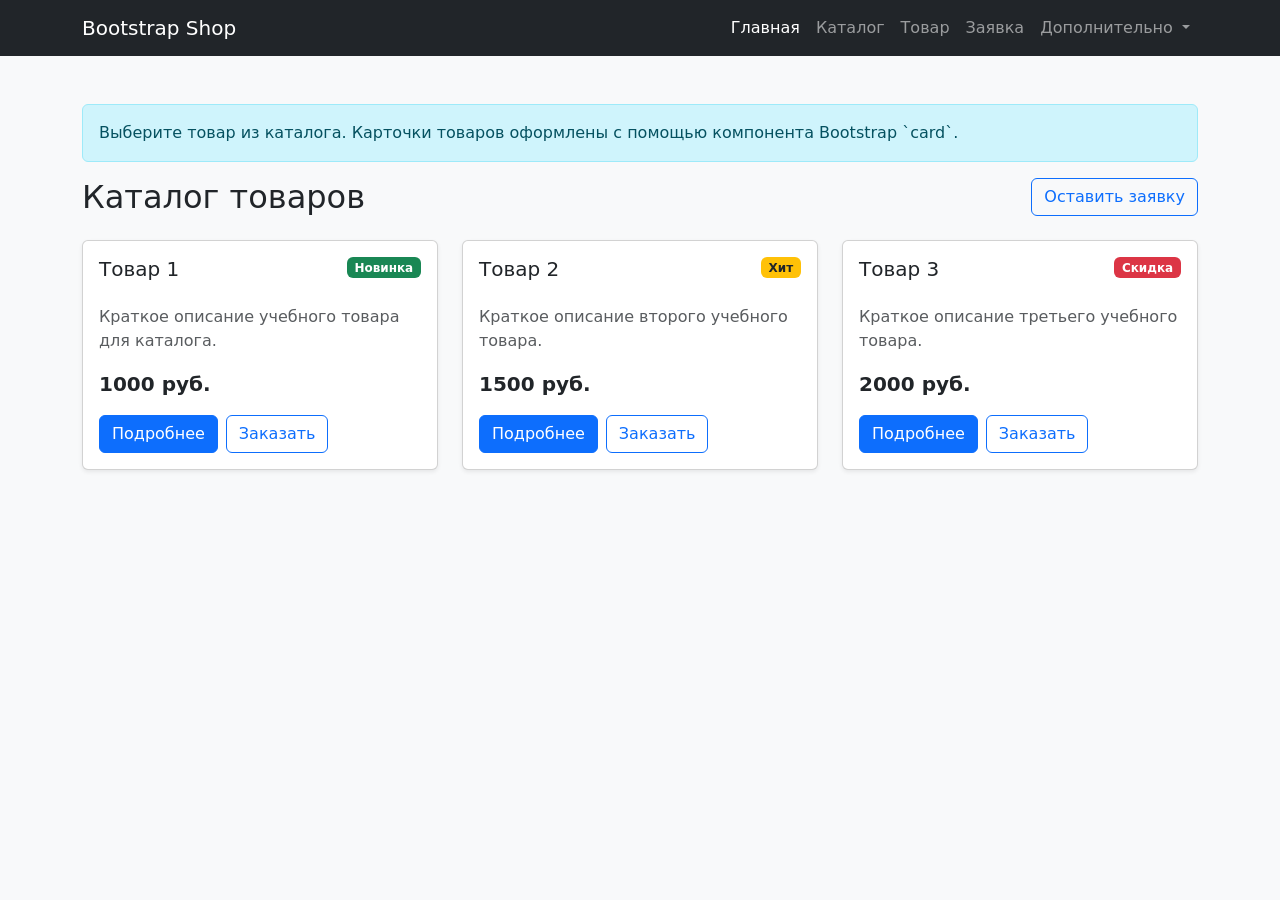
==== catalog.html @ 00b2be53 "feat: add Bootstrap components pages" ====
<!DOCTYPE html>
<html lang="ru">
<head>
  <meta charset="UTF-8">
  <meta name="viewport" content="width=device-width, initial-scale=1.0">
  <title>Главная — Bootstrap Shop</title>
  <link
  href="https://cdn.jsdelivr.net/npm/bootstrap@5.3.8/dist/css/bootstrap.min.css"
  rel="stylesheet"
  >
  <link rel="stylesheet" href="css/custom.css">

</head>
<body class="bg-light">

  <nav class="navbar navbar-expand-lg navbar-dark bg-dark">
    <div class="container">
      <a class="navbar-brand" href="index.html">Bootstrap Shop</a>

      <button
        class="navbar-toggler"
        type="button"
        data-bs-toggle="collapse"
        data-bs-target="#mainNavbar"
        aria-controls="mainNavbar"
        aria-expanded="false"
        aria-label="Переключить навигацию"
      >
        <span class="navbar-toggler-icon"></span>
      </button>

      <div class="collapse navbar-collapse" id="mainNavbar">
        <ul class="navbar-nav ms-auto">
          <li class="nav-item">
            <a class="nav-link active" aria-current="page" href="index.html">Главная</a>
          </li>
          <li class="nav-item">
            <a class="nav-link" href="catalog.html">Каталог</a>
          </li>
          <li class="nav-item">
            <a class="nav-link" href="product.html">Товар</a>
          </li>
          <li class="nav-item">
            <a class="nav-link" href="order.html">Заявка</a>
          </li>
          <li class="nav-item dropdown">
            <a
              class="nav-link dropdown-toggle"
              href="#"
              role="button"
              data-bs-toggle="dropdown"
              aria-expanded="false"
            >
              Дополнительно
            </a>
            <ul class="dropdown-menu">
              <li><a class="dropdown-item" href="catalog.html">Все товары</a></li>
              <li><a class="dropdown-item" href="order.html">Оформить заявку</a></li>
              <li><a class="dropdown-item" href="index.html#popular">Популярное</a></li>
            </ul>
          </li>
        </ul>
      </div>
    </div>
  </nav>
  
  <main class="container my-5">
    <div class="alert alert-info" role="alert">
      Выберите товар из каталога. Карточки товаров оформлены с помощью компонента Bootstrap `card`.
    </div>

    <div class="d-flex justify-content-between align-items-center mb-4">
      <h1 class="h2 mb-0">Каталог товаров</h1>
      <a class="btn btn-outline-primary" href="order.html">
        Оставить заявку
      </a>
    </div>

    <div class="row g-4">
      <!-- Карточки товаров будут добавлены на следующем этапе -->
      <div class="col-12 col-md-6 col-lg-4">
        <div class="card h-100 shadow-sm">
          <div class="card-body d-flex flex-column">
            <div class="d-flex justify-content-between align-items-start mb-3">
              <h2 class="card-title h5">Товар 1</h2>
              <span class="badge bg-success">Новинка</span>
            </div>

            <p class="card-text text-muted">
              Краткое описание учебного товара для каталога.
            </p>

            <p class="fw-bold fs-5 mt-auto">1000 руб.</p>

            <div class="d-flex gap-2">
              <a class="btn btn-primary" href="product.html">Подробнее</a>
              <button
                class="btn btn-outline-primary"
                type="button"
                data-bs-toggle="modal"
                data-bs-target="#orderModal"
              >
                Заказать
              </button>
            </div>
          </div>
        </div>
      </div>

      <div class="col-12 col-md-6 col-lg-4">
        <div class="card h-100 shadow-sm">
          <div class="card-body d-flex flex-column">
            <div class="d-flex justify-content-between align-items-start mb-3">
              <h2 class="card-title h5">Товар 2</h2>
              <span class="badge bg-warning text-dark">Хит</span>
            </div>

            <p class="card-text text-muted">
              Краткое описание второго учебного товара.
            </p>

            <p class="fw-bold fs-5 mt-auto">1500 руб.</p>

            <div class="d-flex gap-2">
              <a class="btn btn-primary" href="product.html">Подробнее</a>
              <button
                class="btn btn-outline-primary"
                type="button"
                data-bs-toggle="modal"
                data-bs-target="#orderModal"
              >
                Заказать
              </button>
            </div>
          </div>
        </div>
      </div>

      <div class="col-12 col-md-6 col-lg-4">
        <div class="card h-100 shadow-sm">
          <div class="card-body d-flex flex-column">
            <div class="d-flex justify-content-between align-items-start mb-3">
              <h2 class="card-title h5">Товар 3</h2>
              <span class="badge bg-danger">Скидка</span>
            </div>

            <p class="card-text text-muted">
              Краткое описание третьего учебного товара.
            </p>

            <p class="fw-bold fs-5 mt-auto">2000 руб.</p>

            <div class="d-flex gap-2">
              <a class="btn btn-primary" href="product.html">Подробнее</a>
              <button
                class="btn btn-outline-primary"
                type="button"
                data-bs-toggle="modal"
                data-bs-target="#orderModal"
              >
                Заказать
              </button>
            </div>
          </div>
        </div>
      </div>
    </div>
  </main>

  <div
    class="modal fade"
    id="orderModal"
    tabindex="-1"
    aria-labelledby="orderModalLabel"
    aria-hidden="true"
  >
    <div class="modal-dialog">
      <div class="modal-content">
        <div class="modal-header">
          <h2 class="modal-title h5" id="orderModalLabel">
            Быстрая заявка
          </h2>
          <button
            type="button"
            class="btn-close"
            data-bs-dismiss="modal"
            aria-label="Закрыть"
          ></button>
        </div>

        <div class="modal-body">
          <p class="text-muted">
            Оставьте контактные данные, и менеджер свяжется с вами.
          </p>

          <form>
            <div class="mb-3">
              <label for="modal-name" class="form-label">Имя</label>
              <input id="modal-name" type="text" class="form-control" required>
            </div>

            <div class="mb-3">
              <label for="modal-phone" class="form-label">Телефон</label>
              <input id="modal-phone" type="tel" class="form-control" required>
            </div>

            <div class="form-check mb-3">
              <input id="modal-agree" class="form-check-input" type="checkbox" required>
              <label class="form-check-label" for="modal-agree">
                Согласен на обработку данных
              </label>
            </div>
          </form>
        </div>

        <div class="modal-footer">
          <button type="button" class="btn btn-secondary" data-bs-dismiss="modal">
            Закрыть
          </button>
          <button type="button" class="btn btn-primary">
            Отправить
          </button>
        </div>
      </div>
    </div>
  </div>

  <script
    src="https://cdn.jsdelivr.net/npm/bootstrap@5.3.8/dist/js/bootstrap.bundle.min.js">
  </script>

</body>
</html>
---- css/custom.css ----
body {
  min-height: 100vh;
}

.placeholder-box {
  min-height: 240px;
}

.placeholder-image {
  min-height: 320px;
}

.card-img-top {
  height: 180px;
  object-fit: cover;
}
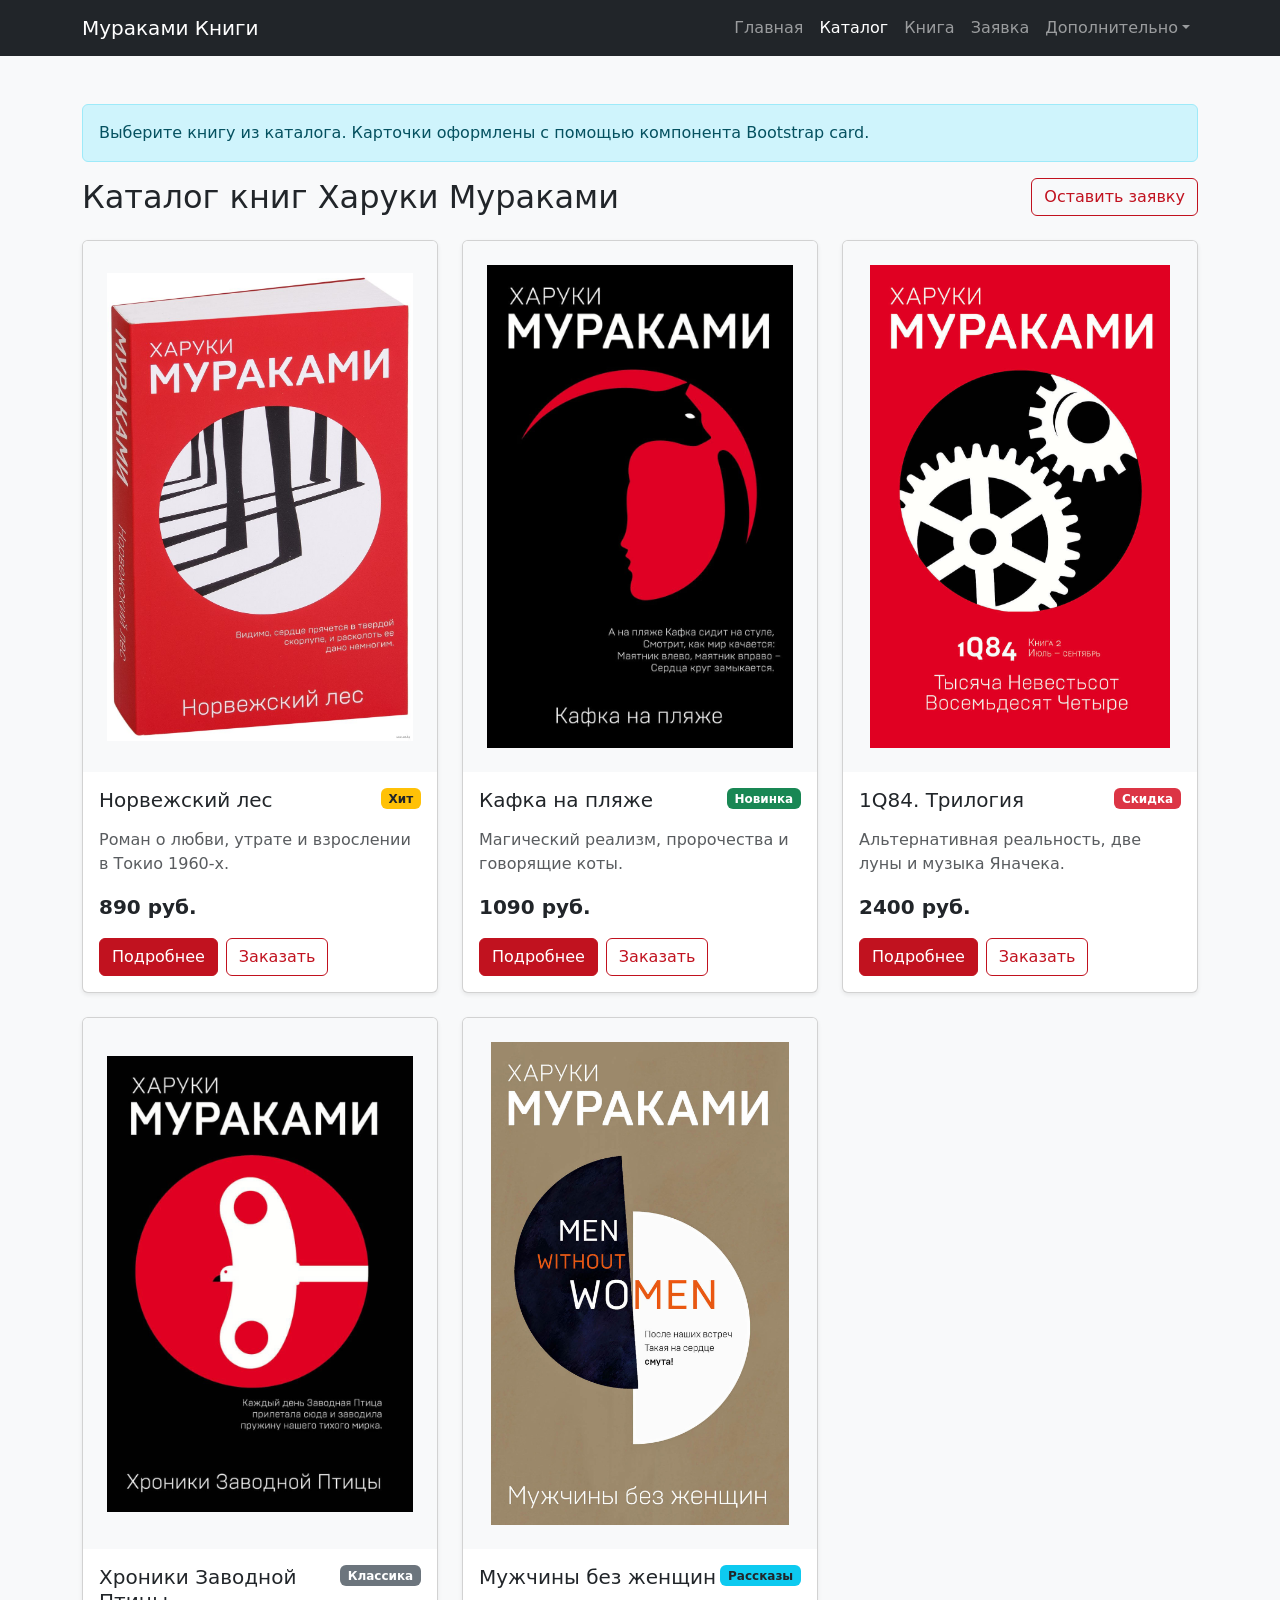
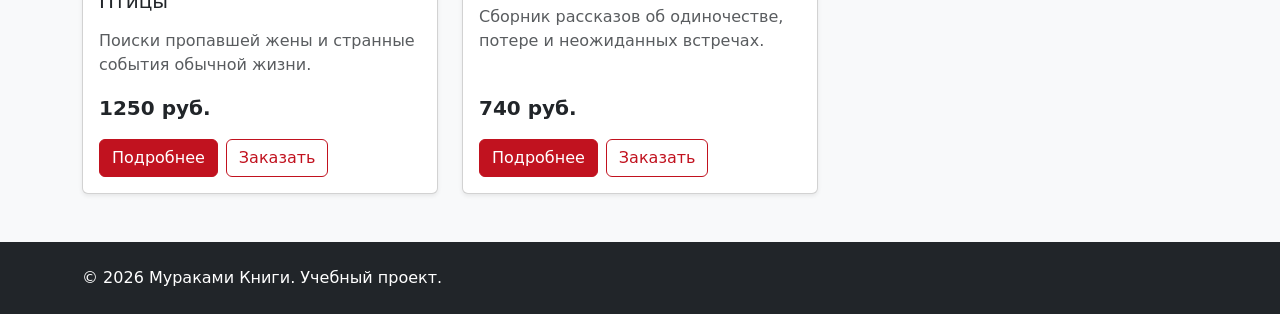
==== commit d26494aa: "fix: prepare Bootstrap project for submission" ====
--- a/catalog.html
+++ b/catalog.html
@@ -3,58 +3,29 @@
 <head>
   <meta charset="UTF-8">
   <meta name="viewport" content="width=device-width, initial-scale=1.0">
-  <title>Главная — Bootstrap Shop</title>
-  <link
-  href="https://cdn.jsdelivr.net/npm/bootstrap@5.3.8/dist/css/bootstrap.min.css"
-  rel="stylesheet"
-  >
+  <title>Каталог — Мураками Книги</title>
+  <link href="https://cdn.jsdelivr.net/npm/bootstrap@5.3.8/dist/css/bootstrap.min.css" rel="stylesheet">
   <link rel="stylesheet" href="css/custom.css">
-
 </head>
 <body class="bg-light">
 
   <nav class="navbar navbar-expand-lg navbar-dark bg-dark">
     <div class="container">
-      <a class="navbar-brand" href="index.html">Bootstrap Shop</a>
-
-      <button
-        class="navbar-toggler"
-        type="button"
-        data-bs-toggle="collapse"
-        data-bs-target="#mainNavbar"
-        aria-controls="mainNavbar"
-        aria-expanded="false"
-        aria-label="Переключить навигацию"
-      >
+      <a class="navbar-brand" href="index.html">Мураками Книги</a>
+      <button class="navbar-toggler" type="button" data-bs-toggle="collapse" data-bs-target="#mainNavbar"
+        aria-controls="mainNavbar" aria-expanded="false" aria-label="Переключить навигацию">
         <span class="navbar-toggler-icon"></span>
       </button>
-
       <div class="collapse navbar-collapse" id="mainNavbar">
         <ul class="navbar-nav ms-auto">
-          <li class="nav-item">
-            <a class="nav-link active" aria-current="page" href="index.html">Главная</a>
-          </li>
-          <li class="nav-item">
-            <a class="nav-link" href="catalog.html">Каталог</a>
-          </li>
-          <li class="nav-item">
-            <a class="nav-link" href="product.html">Товар</a>
-          </li>
-          <li class="nav-item">
-            <a class="nav-link" href="order.html">Заявка</a>
-          </li>
+          <li class="nav-item"><a class="nav-link" href="index.html">Главная</a></li>
+          <li class="nav-item"><a class="nav-link active" aria-current="page" href="catalog.html">Каталог</a></li>
+          <li class="nav-item"><a class="nav-link" href="product.html">Книга</a></li>
+          <li class="nav-item"><a class="nav-link" href="order.html">Заявка</a></li>
           <li class="nav-item dropdown">
-            <a
-              class="nav-link dropdown-toggle"
-              href="#"
-              role="button"
-              data-bs-toggle="dropdown"
-              aria-expanded="false"
-            >
-              Дополнительно
-            </a>
+            <a class="nav-link dropdown-toggle" href="#" role="button" data-bs-toggle="dropdown" aria-expanded="false">Дополнительно</a>
             <ul class="dropdown-menu">
-              <li><a class="dropdown-item" href="catalog.html">Все товары</a></li>
+              <li><a class="dropdown-item" href="catalog.html">Все книги</a></li>
               <li><a class="dropdown-item" href="order.html">Оформить заявку</a></li>
               <li><a class="dropdown-item" href="index.html#popular">Популярное</a></li>
             </ul>
@@ -63,45 +34,32 @@
       </div>
     </div>
   </nav>
-  
+
   <main class="container my-5">
     <div class="alert alert-info" role="alert">
-      Выберите товар из каталога. Карточки товаров оформлены с помощью компонента Bootstrap `card`.
+      Выберите книгу из каталога. Карточки оформлены с помощью компонента Bootstrap card.
     </div>
 
     <div class="d-flex justify-content-between align-items-center mb-4">
-      <h1 class="h2 mb-0">Каталог товаров</h1>
-      <a class="btn btn-outline-primary" href="order.html">
-        Оставить заявку
-      </a>
+      <h1 class="h2 mb-0">Каталог книг Харуки Мураками</h1>
+      <a class="btn btn-outline-primary" href="order.html">Оставить заявку</a>
     </div>
 
     <div class="row g-4">
-      <!-- Карточки товаров будут добавлены на следующем этапе -->
+
       <div class="col-12 col-md-6 col-lg-4">
         <div class="card h-100 shadow-sm">
+          <img src="images/norwegian-wood.jpg" class="card-img-top" alt="Обложка книги «Норвежский лес»">
           <div class="card-body d-flex flex-column">
-            <div class="d-flex justify-content-between align-items-start mb-3">
-              <h2 class="card-title h5">Товар 1</h2>
-              <span class="badge bg-success">Новинка</span>
+            <div class="d-flex justify-content-between align-items-start mb-2">
+              <h2 class="card-title h5">Норвежский лес</h2>
+              <span class="badge bg-warning text-dark">Хит</span>
             </div>
-
-            <p class="card-text text-muted">
-              Краткое описание учебного товара для каталога.
-            </p>
-
-            <p class="fw-bold fs-5 mt-auto">1000 руб.</p>
-
+            <p class="card-text text-muted">Роман о любви, утрате и взрослении в Токио 1960-х.</p>
+            <p class="fw-bold fs-5 mt-auto">890 руб.</p>
             <div class="d-flex gap-2">
               <a class="btn btn-primary" href="product.html">Подробнее</a>
-              <button
-                class="btn btn-outline-primary"
-                type="button"
-                data-bs-toggle="modal"
-                data-bs-target="#orderModal"
-              >
-                Заказать
-              </button>
+              <button class="btn btn-outline-primary" type="button" data-bs-toggle="modal" data-bs-target="#orderModal">Заказать</button>
             </div>
           </div>
         </div>
@@ -109,28 +67,17 @@
 
       <div class="col-12 col-md-6 col-lg-4">
         <div class="card h-100 shadow-sm">
+          <img src="images/kafka.jpeg" class="card-img-top" alt="Обложка книги «Кафка на пляже»">
           <div class="card-body d-flex flex-column">
-            <div class="d-flex justify-content-between align-items-start mb-3">
-              <h2 class="card-title h5">Товар 2</h2>
-              <span class="badge bg-warning text-dark">Хит</span>
+            <div class="d-flex justify-content-between align-items-start mb-2">
+              <h2 class="card-title h5">Кафка на пляже</h2>
+              <span class="badge bg-success">Новинка</span>
             </div>
-
-            <p class="card-text text-muted">
-              Краткое описание второго учебного товара.
-            </p>
-
-            <p class="fw-bold fs-5 mt-auto">1500 руб.</p>
-
+            <p class="card-text text-muted">Магический реализм, пророчества и говорящие коты.</p>
+            <p class="fw-bold fs-5 mt-auto">1090 руб.</p>
             <div class="d-flex gap-2">
               <a class="btn btn-primary" href="product.html">Подробнее</a>
-              <button
-                class="btn btn-outline-primary"
-                type="button"
-                data-bs-toggle="modal"
-                data-bs-target="#orderModal"
-              >
-                Заказать
-              </button>
+              <button class="btn btn-outline-primary" type="button" data-bs-toggle="modal" data-bs-target="#orderModal">Заказать</button>
             </div>
           </div>
         </div>
@@ -138,96 +85,99 @@
 
       <div class="col-12 col-md-6 col-lg-4">
         <div class="card h-100 shadow-sm">
+          <img src="images/1q84.jpg" class="card-img-top" alt="Обложка книги «1Q84»">
           <div class="card-body d-flex flex-column">
-            <div class="d-flex justify-content-between align-items-start mb-3">
-              <h2 class="card-title h5">Товар 3</h2>
+            <div class="d-flex justify-content-between align-items-start mb-2">
+              <h2 class="card-title h5">1Q84. Трилогия</h2>
               <span class="badge bg-danger">Скидка</span>
             </div>
-
-            <p class="card-text text-muted">
-              Краткое описание третьего учебного товара.
-            </p>
-
-            <p class="fw-bold fs-5 mt-auto">2000 руб.</p>
-
+            <p class="card-text text-muted">Альтернативная реальность, две луны и музыка Яначека.</p>
+            <p class="fw-bold fs-5 mt-auto">2400 руб.</p>
             <div class="d-flex gap-2">
               <a class="btn btn-primary" href="product.html">Подробнее</a>
-              <button
-                class="btn btn-outline-primary"
-                type="button"
-                data-bs-toggle="modal"
-                data-bs-target="#orderModal"
-              >
-                Заказать
-              </button>
+              <button class="btn btn-outline-primary" type="button" data-bs-toggle="modal" data-bs-target="#orderModal">Заказать</button>
             </div>
           </div>
         </div>
       </div>
+
+      <div class="col-12 col-md-6 col-lg-4">
+        <div class="card h-100 shadow-sm">
+          <img src="images/windup.jpg" class="card-img-top" alt="Обложка книги «Хроники Заводной Птицы»">
+          <div class="card-body d-flex flex-column">
+            <div class="d-flex justify-content-between align-items-start mb-2">
+              <h2 class="card-title h5">Хроники Заводной Птицы</h2>
+              <span class="badge bg-secondary">Классика</span>
+            </div>
+            <p class="card-text text-muted">Поиски пропавшей жены и странные события обычной жизни.</p>
+            <p class="fw-bold fs-5 mt-auto">1250 руб.</p>
+            <div class="d-flex gap-2">
+              <a class="btn btn-primary" href="product.html">Подробнее</a>
+              <button class="btn btn-outline-primary" type="button" data-bs-toggle="modal" data-bs-target="#orderModal">Заказать</button>
+            </div>
+          </div>
+        </div>
+      </div>
+
+      <div class="col-12 col-md-6 col-lg-4">
+        <div class="card h-100 shadow-sm">
+          <img src="images/men.jpg" class="card-img-top" alt="Обложка книги «Мужчины без женщин»">
+          <div class="card-body d-flex flex-column">
+            <div class="d-flex justify-content-between align-items-start mb-2">
+              <h2 class="card-title h5">Мужчины без женщин</h2>
+              <span class="badge bg-info text-dark">Рассказы</span>
+            </div>
+            <p class="card-text text-muted">Сборник рассказов об одиночестве, потере и неожиданных встречах.</p>
+            <p class="fw-bold fs-5 mt-auto">740 руб.</p>
+            <div class="d-flex gap-2">
+              <a class="btn btn-primary" href="product.html">Подробнее</a>
+              <button class="btn btn-outline-primary" type="button" data-bs-toggle="modal" data-bs-target="#orderModal">Заказать</button>
+            </div>
+          </div>
+        </div>
+      </div>
+
     </div>
   </main>
 
-  <div
-    class="modal fade"
-    id="orderModal"
-    tabindex="-1"
-    aria-labelledby="orderModalLabel"
-    aria-hidden="true"
-  >
+  <footer class="bg-dark text-white py-4 mt-5">
+    <div class="container">
+      <p class="mb-0">&copy; 2026 Мураками Книги. Учебный проект.</p>
+    </div>
+  </footer>
+
+  <div class="modal fade" id="orderModal" tabindex="-1" aria-labelledby="orderModalLabel" aria-hidden="true">
     <div class="modal-dialog">
       <div class="modal-content">
         <div class="modal-header">
-          <h2 class="modal-title h5" id="orderModalLabel">
-            Быстрая заявка
-          </h2>
-          <button
-            type="button"
-            class="btn-close"
-            data-bs-dismiss="modal"
-            aria-label="Закрыть"
-          ></button>
+          <h2 class="modal-title h5" id="orderModalLabel">Быстрая заявка</h2>
+          <button type="button" class="btn-close" data-bs-dismiss="modal" aria-label="Закрыть"></button>
         </div>
-
         <div class="modal-body">
-          <p class="text-muted">
-            Оставьте контактные данные, и менеджер свяжется с вами.
-          </p>
-
+          <p class="text-muted">Оставьте контактные данные, и менеджер свяжется с вами.</p>
           <form>
             <div class="mb-3">
               <label for="modal-name" class="form-label">Имя</label>
-              <input id="modal-name" type="text" class="form-control" required>
+              <input id="modal-name" name="name" type="text" class="form-control" required>
             </div>
-
             <div class="mb-3">
               <label for="modal-phone" class="form-label">Телефон</label>
-              <input id="modal-phone" type="tel" class="form-control" required>
+              <input id="modal-phone" name="phone" type="tel" class="form-control" required>
             </div>
-
             <div class="form-check mb-3">
-              <input id="modal-agree" class="form-check-input" type="checkbox" required>
-              <label class="form-check-label" for="modal-agree">
-                Согласен на обработку данных
-              </label>
+              <input id="modal-agree" name="agree" class="form-check-input" type="checkbox" required>
+              <label class="form-check-label" for="modal-agree">Согласен на обработку данных</label>
             </div>
           </form>
         </div>
-
         <div class="modal-footer">
-          <button type="button" class="btn btn-secondary" data-bs-dismiss="modal">
-            Закрыть
-          </button>
-          <button type="button" class="btn btn-primary">
-            Отправить
-          </button>
+          <button type="button" class="btn btn-secondary" data-bs-dismiss="modal">Закрыть</button>
+          <button type="button" class="btn btn-primary">Отправить</button>
         </div>
       </div>
     </div>
   </div>
 
-  <script
-    src="https://cdn.jsdelivr.net/npm/bootstrap@5.3.8/dist/js/bootstrap.bundle.min.js">
-  </script>
-
+  <script src="https://cdn.jsdelivr.net/npm/bootstrap@5.3.8/dist/js/bootstrap.bundle.min.js"></script>
 </body>
-</html>
+</html>
--- a/css/custom.css
+++ b/css/custom.css
@@ -1,16 +1,63 @@
+:root {
+  --bs-primary: #c1121f;
+  --bs-primary-rgb: 193, 18, 31;
+  --bs-link-color: #c1121f;
+  --bs-link-color-rgb: 193, 18, 31;
+  --bs-link-hover-color: #9b0e19;
+  --bs-link-hover-color-rgb: 155, 14, 25;
+}
+
+.btn-primary {
+  --bs-btn-bg: #c1121f;
+  --bs-btn-border-color: #c1121f;
+  --bs-btn-hover-bg: #9b0e19;
+  --bs-btn-hover-border-color: #9b0e19;
+  --bs-btn-active-bg: #9b0e19;
+  --bs-btn-active-border-color: #9b0e19;
+}
+
+.btn-outline-primary {
+  --bs-btn-color: #c1121f;
+  --bs-btn-border-color: #c1121f;
+  --bs-btn-hover-bg: #c1121f;
+  --bs-btn-hover-border-color: #c1121f;
+  --bs-btn-active-bg: #c1121f;
+  --bs-btn-active-border-color: #c1121f;
+}
+
 body {
   min-height: 100vh;
 }
 
-.placeholder-box {
-  min-height: 240px;
+.card-img-top {
+  aspect-ratio: 2 / 3;
+  object-fit: contain;
+  padding: 1.5rem;
+  background-color: #f8f9fa;
 }
 
-.placeholder-image {
-  min-height: 320px;
+.hero-img {
+  height: 320px;
+  max-width: 100%;
+  object-fit: contain;
 }
 
-.card-img-top {
-  height: 180px;
-  object-fit: cover;
+.card:hover {
+  box-shadow: 0 0.5rem 1rem rgba(0, 0, 0, 0.15) !important;
+}
+
+:focus-visible {
+  outline: 3px solid #f0ad4e;
+  outline-offset: 2px;
+}
+
+.why-card {
+  background-color: #fff;
+  border: 3px solid #c1121f;
+  transition: border-color 0.2s, transform 0.2s;
+}
+
+.why-card:hover {
+  border-color: #000;
+  transform: translateY(-4px);
 }
